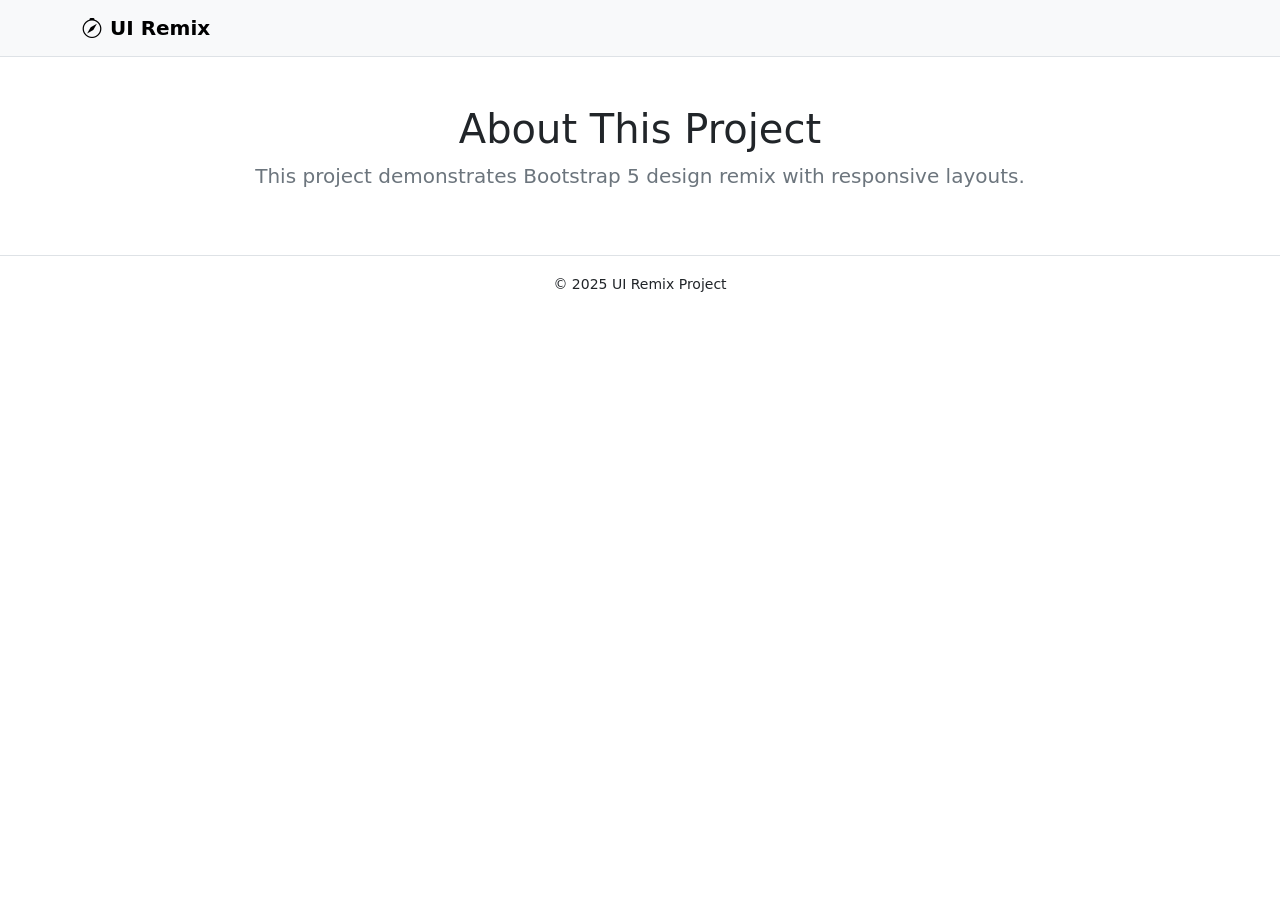
==== about.html @ 9f976122 "Add files via upload" ====
<!DOCTYPE html>
<html lang="en">
<head>
  <meta charset="utf-8" />
  <meta name="viewport" content="width=device-width, initial-scale=1" />
  <title>About — Bootstrap Task</title>
  <link href="https://cdn.jsdelivr.net/npm/bootstrap@5.3.3/dist/css/bootstrap.min.css" rel="stylesheet">
  <link href="https://cdn.jsdelivr.net/npm/bootstrap-icons@1.11.3/font/bootstrap-icons.css" rel="stylesheet">
  <link href="assets/css/style.css" rel="stylesheet">
</head>
<body>
  <nav class="navbar navbar-expand-lg bg-body-tertiary border-bottom sticky-top">
    <div class="container">
      <a class="navbar-brand fw-bold" href="index.html"><i class="bi bi-compass me-2"></i>UI Remix</a>
    </div>
  </nav>
  <section class="py-5">
    <div class="container text-center">
      <h1>About This Project</h1>
      <p class="lead text-secondary">This project demonstrates Bootstrap 5 design remix with responsive layouts.</p>
    </div>
  </section>
  <footer class="border-top py-3 text-center">
    <div class="container"><small>© 2025 UI Remix Project</small></div>
  </footer>
</body>
</html>
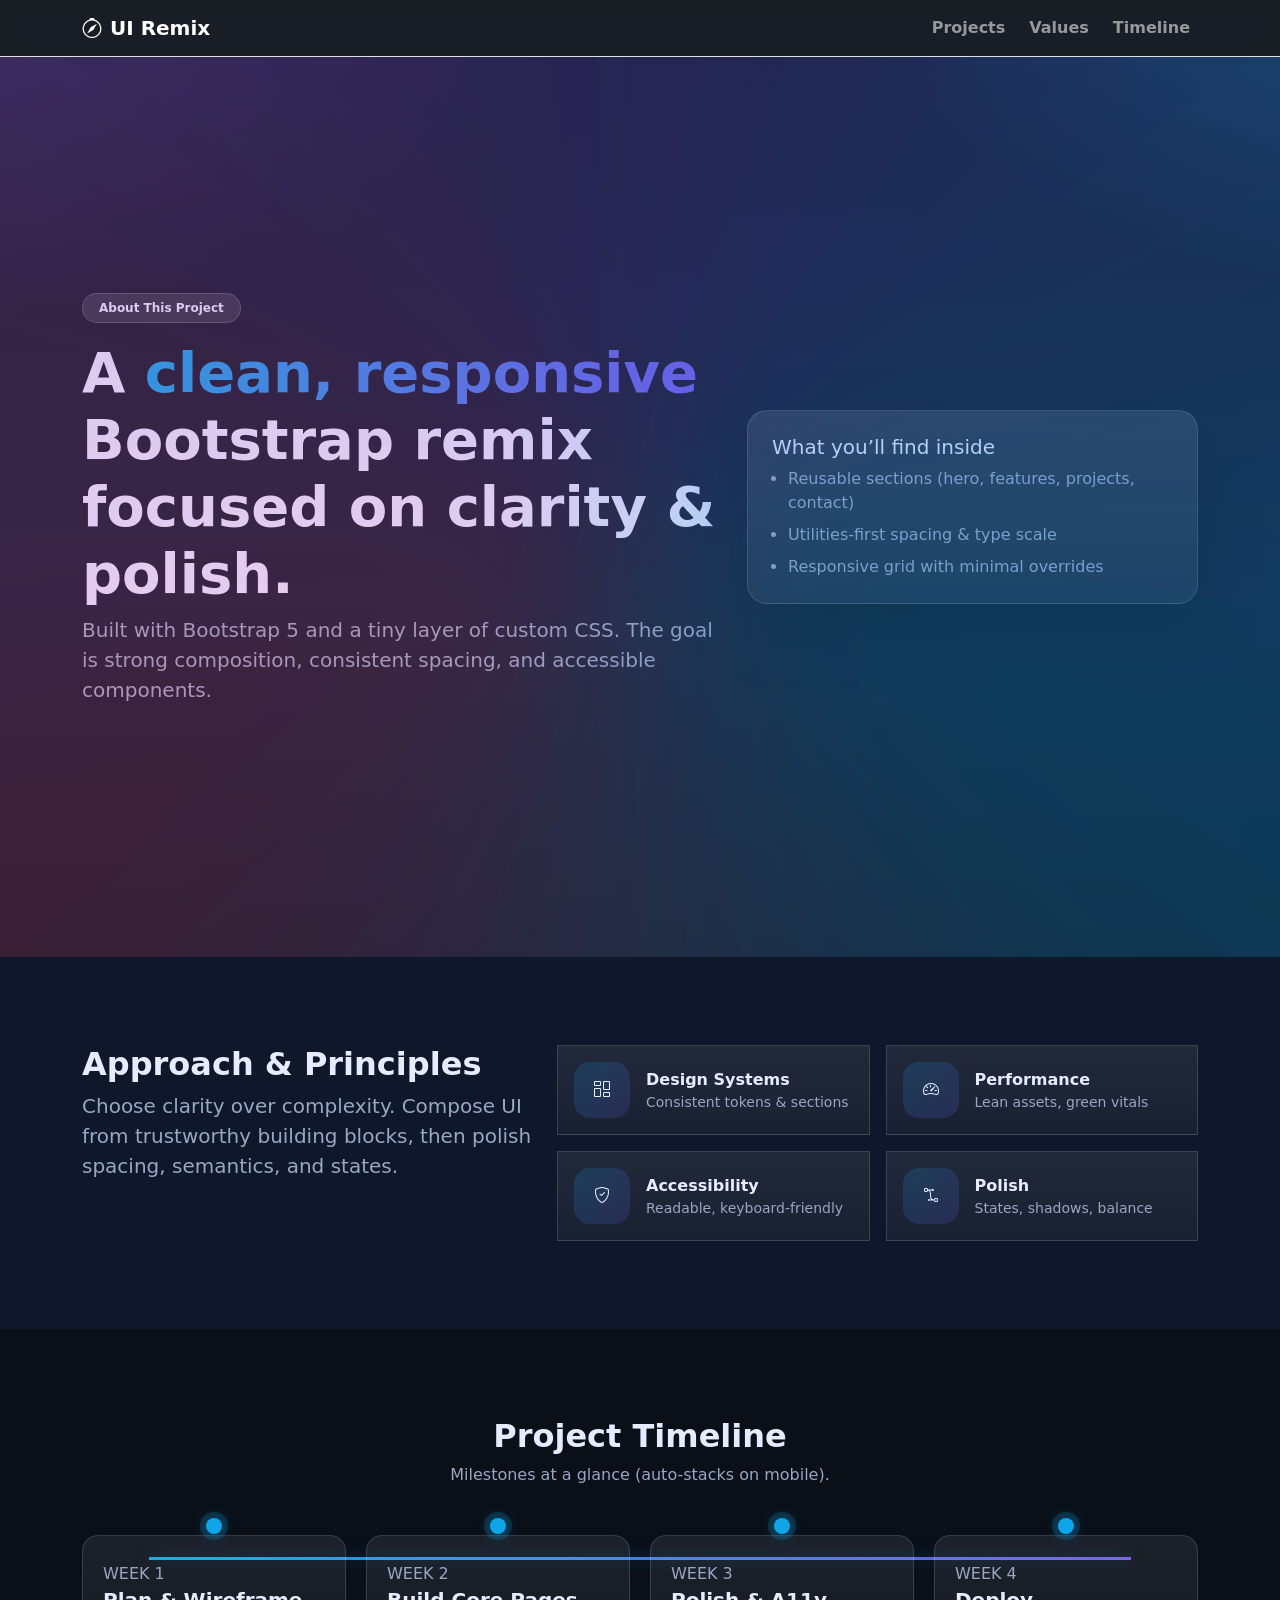
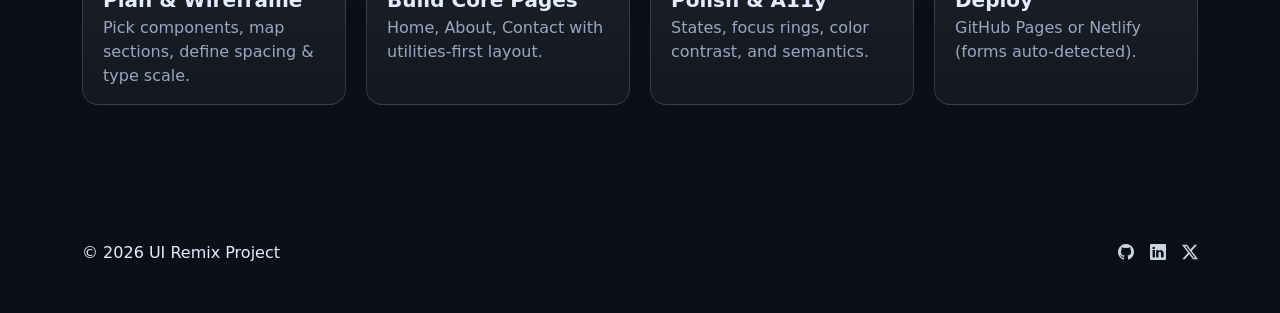
==== commit c85ef6c9: "Update about.html" ====
--- a/about.html
+++ b/about.html
@@ -1,27 +1,260 @@
 <!DOCTYPE html>
 <html lang="en">
 <head>
-  <meta charset="utf-8" />
-  <meta name="viewport" content="width=device-width, initial-scale=1" />
-  <title>About — Bootstrap Task</title>
-  <link href="https://cdn.jsdelivr.net/npm/bootstrap@5.3.3/dist/css/bootstrap.min.css" rel="stylesheet">
-  <link href="https://cdn.jsdelivr.net/npm/bootstrap-icons@1.11.3/font/bootstrap-icons.css" rel="stylesheet">
-  <link href="assets/css/style.css" rel="stylesheet">
+<meta charset="utf-8" />
+<meta name="viewport" content="width=device-width, initial-scale=1" />
+<title>About — UI Remix</title>
+
+<!-- Bootstrap & Icons -->
+<link href="https://cdn.jsdelivr.net/npm/bootstrap@5.3.3/dist/css/bootstrap.min.css" rel="stylesheet">
+<link href="https://cdn.jsdelivr.net/npm/bootstrap-icons@1.11.3/font/bootstrap-icons.css" rel="stylesheet">
+
+<style>
+  :root{
+    --violet:#6c5ce7;
+    --cyan:#0ea5e9;
+    --ink:#0b0f1a;
+    --ink-2:#0f172a;
+    --muted:#9aa6c2;
+    --radius-xl:1.25rem;
+  }
+  html{scroll-behavior:smooth}
+  body{font-family:Inter,system-ui,-apple-system,Segoe UI,Roboto,Ubuntu,Cantarell,Noto Sans,sans-serif;background:#0a0f18;color:#e6ecff}
+  .text-weak{color:var(--muted)}
+  .section{padding-block:5.5rem}
+
+  /* NAVBAR */
+  .navbar{backdrop-filter:saturate(180%) blur(10px)}
+  .navbar .nav-link{font-weight:600}
+
+  /* FULL-SCREEN HERO */
+  .hero{
+    min-height:100svh;             /* fills the screen on mobile & desktop */
+    display:grid; place-items:center;
+    position:relative; overflow:hidden;
+    background:
+      radial-gradient(1200px 600px at -10% -10%, rgba(108,92,231,.25), transparent 60%),
+      radial-gradient(1000px 580px at 110% -10%, rgba(14,165,233,.25), transparent 55%),
+      linear-gradient(180deg,#0b0f1a 0%, #0f172a 60%, #0b0f1a 100%);
+  }
+  .hero::before,.hero::after{
+    content:""; position:absolute; inset:-40%;
+    background:conic-gradient(from 0deg, rgba(108,92,231,.18), rgba(14,165,233,.18), rgba(255,94,156,.12), rgba(108,92,231,.18));
+    filter:blur(90px); animation:swirl 22s linear infinite;
+  }
+  .hero::after{animation-direction:reverse; animation-duration:28s; opacity:.7}
+  @keyframes swirl{to{transform:rotate(360deg)}}
+
+  .badge-soft{
+    background:rgba(255,255,255,.12);
+    border:1px solid rgba(255,255,255,.18);
+    color:#e9edff;
+  }
+  .text-gradient{
+    background:linear-gradient(90deg,var(--cyan),var(--violet));
+    -webkit-background-clip:text; background-clip:text; color:transparent;
+  }
+  .hero-card{
+    background:linear-gradient(180deg, rgba(255,255,255,.12), rgba(255,255,255,.06));
+    border:1px solid rgba(255,255,255,.14);
+    border-radius:var(--radius-xl);
+    box-shadow:0 24px 60px rgba(0,0,0,.35);
+  }
+
+  /* CARDS */
+  .card, .btn{border-radius:var(--radius-xl)}
+  .card-glow{
+    background:linear-gradient(180deg, rgba(255,255,255,.08), rgba(255,255,255,.04));
+    border:1px solid rgba(255,255,255,.14);
+    transition: transform .25s ease, box-shadow .25s ease, border-color .25s ease;
+  }
+  .card-glow:hover{
+    transform: translateY(-6px);
+    border-color: rgba(14,165,233,.45);
+    box-shadow:0 26px 70px rgba(14,165,233,.12);
+  }
+  .icon-wrap{
+    width:56px;height:56px;border-radius:16px;
+    display:grid;place-items:center;
+    background:linear-gradient(135deg, rgba(14,165,233,.18), rgba(108,92,231,.18));
+  }
+
+  /* HORIZONTAL STEPPER TIMELINE */
+  .milestones{position:relative}
+  .steps{display:grid; grid-template-columns:1fr; gap:1.25rem}
+  .step{
+    position:relative; padding:1.25rem 1.25rem 1rem;
+    background:linear-gradient(180deg, rgba(255,255,255,.08), rgba(255,255,255,.04));
+    border:1px solid rgba(255,255,255,.14); border-radius:1rem;
+  }
+  .step .dot{
+    width:16px;height:16px;border-radius:50%;
+    background:var(--cyan);
+    box-shadow:0 0 0 6px rgba(14,165,233,.18), 0 0 16px rgba(14,165,233,.45);
+    position:absolute; left:1.25rem; top:-8px;
+  }
+  @media (min-width: 992px){
+    .steps{grid-template-columns:repeat(4,1fr)}
+    .milestones::before{
+      content:""; position:absolute; left:6%; right:6%; top:22px; height:3px;
+      background:linear-gradient(90deg, var(--cyan), var(--violet));
+      box-shadow:0 0 18px rgba(14,165,233,.35);
+    }
+    .step{padding-top:1.75rem}
+    .step .dot{left:calc(50% - 8px); top:-18px}
+  }
+
+  /* FOOTER */
+  footer{background:#0a0f18}
+  footer a{color:#cbd5e1;text-decoration:none}
+  footer a:hover{color:#fff}
+</style>
 </head>
 <body>
-  <nav class="navbar navbar-expand-lg bg-body-tertiary border-bottom sticky-top">
-    <div class="container">
-      <a class="navbar-brand fw-bold" href="index.html"><i class="bi bi-compass me-2"></i>UI Remix</a>
-    </div>
-  </nav>
-  <section class="py-5">
-    <div class="container text-center">
-      <h1>About This Project</h1>
-      <p class="lead text-secondary">This project demonstrates Bootstrap 5 design remix with responsive layouts.</p>
-    </div>
-  </section>
-  <footer class="border-top py-3 text-center">
-    <div class="container"><small>© 2025 UI Remix Project</small></div>
-  </footer>
+
+<!-- NAVBAR -->
+<nav class="navbar navbar-expand-lg navbar-dark bg-dark bg-opacity-75 sticky-top border-bottom">
+  <div class="container">
+    <a class="navbar-brand fw-bold" href="index.html"><i class="bi bi-compass me-2"></i>UI Remix</a>
+    <button class="navbar-toggler" type="button" data-bs-toggle="collapse" data-bs-target="#nav"><span class="navbar-toggler-icon"></span></button>
+    <div class="collapse navbar-collapse" id="nav">
+      <ul class="navbar-nav ms-auto gap-lg-2">
+        <li class="nav-item"><a class="nav-link" href="index.html#projects">Projects</a></li>
+        <li class="nav-item"><a class="nav-link" href="#values">Values</a></li>
+        <li class="nav-item"><a class="nav-link" href="#timeline">Timeline</a></li>
+      </ul>
+    </div>
+  </div>
+</nav>
+
+<!-- FULL-SCREEN HERO -->
+<header class="hero">
+  <div class="container py-5">
+    <div class="row align-items-center g-4">
+      <div class="col-lg-7">
+        <span class="badge badge-soft rounded-pill px-3 py-2">About This Project</span>
+        <h1 class="display-4 fw-bold mt-3">
+          A <span class="text-gradient">clean, responsive</span> Bootstrap remix focused on clarity & polish.
+        </h1>
+        <p class="lead text-weak">Built with Bootstrap 5 and a tiny layer of custom CSS. The goal is strong composition, consistent spacing, and accessible components.</p>
+      </div>
+      <div class="col-lg-5">
+        <div class="hero-card p-4">
+          <h5 class="mb-2">What you’ll find inside</h5>
+          <ul class="text-weak m-0 ps-3">
+            <li class="mb-2">Reusable sections (hero, features, projects, contact)</li>
+            <li class="mb-2">Utilities-first spacing & type scale</li>
+            <li>Responsive grid with minimal overrides</li>
+          </ul>
+        </div>
+      </div>
+    </div>
+  </div>
+</header>
+
+<!-- VALUES / APPROACH -->
+<section id="values" class="section" style="background:#0f172a">
+  <div class="container">
+    <div class="row g-4 align-items-start">
+      <div class="col-lg-5">
+        <h2 class="fw-bold mb-2">Approach & Principles</h2>
+        <p class="lead text-weak">Choose clarity over complexity. Compose UI from trustworthy building blocks, then polish spacing, semantics, and states.</p>
+      </div>
+      <div class="col-lg-7">
+        <div class="row g-3">
+          <div class="col-sm-6">
+            <div class="card-glow p-3 h-100">
+              <div class="d-flex align-items-center gap-3">
+                <div class="icon-wrap"><i class="bi bi-columns-gap"></i></div>
+                <div><strong>Design Systems</strong><div class="text-weak small">Consistent tokens & sections</div></div>
+              </div>
+            </div>
+          </div>
+          <div class="col-sm-6">
+            <div class="card-glow p-3 h-100">
+              <div class="d-flex align-items-center gap-3">
+                <div class="icon-wrap"><i class="bi bi-speedometer2"></i></div>
+                <div><strong>Performance</strong><div class="text-weak small">Lean assets, green vitals</div></div>
+              </div>
+            </div>
+          </div>
+          <div class="col-sm-6">
+            <div class="card-glow p-3 h-100">
+              <div class="d-flex align-items-center gap-3">
+                <div class="icon-wrap"><i class="bi bi-shield-check"></i></div>
+                <div><strong>Accessibility</strong><div class="text-weak small">Readable, keyboard-friendly</div></div>
+              </div>
+            </div>
+          </div>
+          <div class="col-sm-6">
+            <div class="card-glow p-3 h-100">
+              <div class="d-flex align-items-center gap-3">
+                <div class="icon-wrap"><i class="bi bi-bezier2"></i></div>
+                <div><strong>Polish</strong><div class="text-weak small">States, shadows, balance</div></div>
+              </div>
+            </div>
+          </div>
+        </div>  
+      </div>
+    </div>
+  </div>
+</section>
+
+<!-- TIMELINE (HORIZONTAL STEPPER) -->
+<section id="timeline" class="section">
+  <div class="container">
+    <div class="text-center mb-5">
+      <h2 class="fw-bold">Project Timeline</h2>
+      <p class="text-weak">Milestones at a glance (auto-stacks on mobile).</p>
+    </div>
+
+    <div class="milestones">
+      <div class="steps">
+        <div class="step">
+          <span class="dot"></span>
+          <h6 class="mb-1 text-uppercase text-weak">Week 1</h6>
+          <h5 class="fw-bold mb-1">Plan & Wireframe</h5>
+          <p class="mb-0 text-weak">Pick components, map sections, define spacing & type scale.</p>
+        </div>
+
+        <div class="step">
+          <span class="dot"></span>
+          <h6 class="mb-1 text-uppercase text-weak">Week 2</h6>
+          <h5 class="fw-bold mb-1">Build Core Pages</h5>
+          <p class="mb-0 text-weak">Home, About, Contact with utilities-first layout.</p>
+        </div>
+
+        <div class="step">
+          <span class="dot"></span>
+          <h6 class="mb-1 text-uppercase text-weak">Week 3</h6>
+          <h5 class="fw-bold mb-1">Polish & A11y</h5>
+          <p class="mb-0 text-weak">States, focus rings, color contrast, and semantics.</p>
+        </div>
+
+        <div class="step">
+          <span class="dot"></span>
+          <h6 class="mb-1 text-uppercase text-weak">Week 4</h6>
+          <h5 class="fw-bold mb-1">Deploy</h5>
+          <p class="mb-0 text-weak">GitHub Pages or Netlify (forms auto-detected).</p>
+        </div>
+      </div>
+    </div>
+  </div>
+</section>
+
+<!-- FOOTER -->
+<footer class="py-5">
+  <div class="container text-center text-md-start d-flex flex-column flex-md-row justify-content-between align-items-center gap-3">
+    <div>© <span id="year"></span> UI Remix Project</div>
+    <div class="d-flex gap-3">
+      <a href="#"><i class="bi bi-github"></i></a>
+      <a href="#"><i class="bi bi-linkedin"></i></a>
+      <a href="#"><i class="bi bi-twitter-x"></i></a>
+    </div>
+  </div>
+</footer>
+
+<script src="https://cdn.jsdelivr.net/npm/bootstrap@5.3.3/dist/js/bootstrap.bundle.min.js"></script>
+<script>document.getElementById('year').textContent=new Date().getFullYear()</script>
 </body>
-</html>+</html>
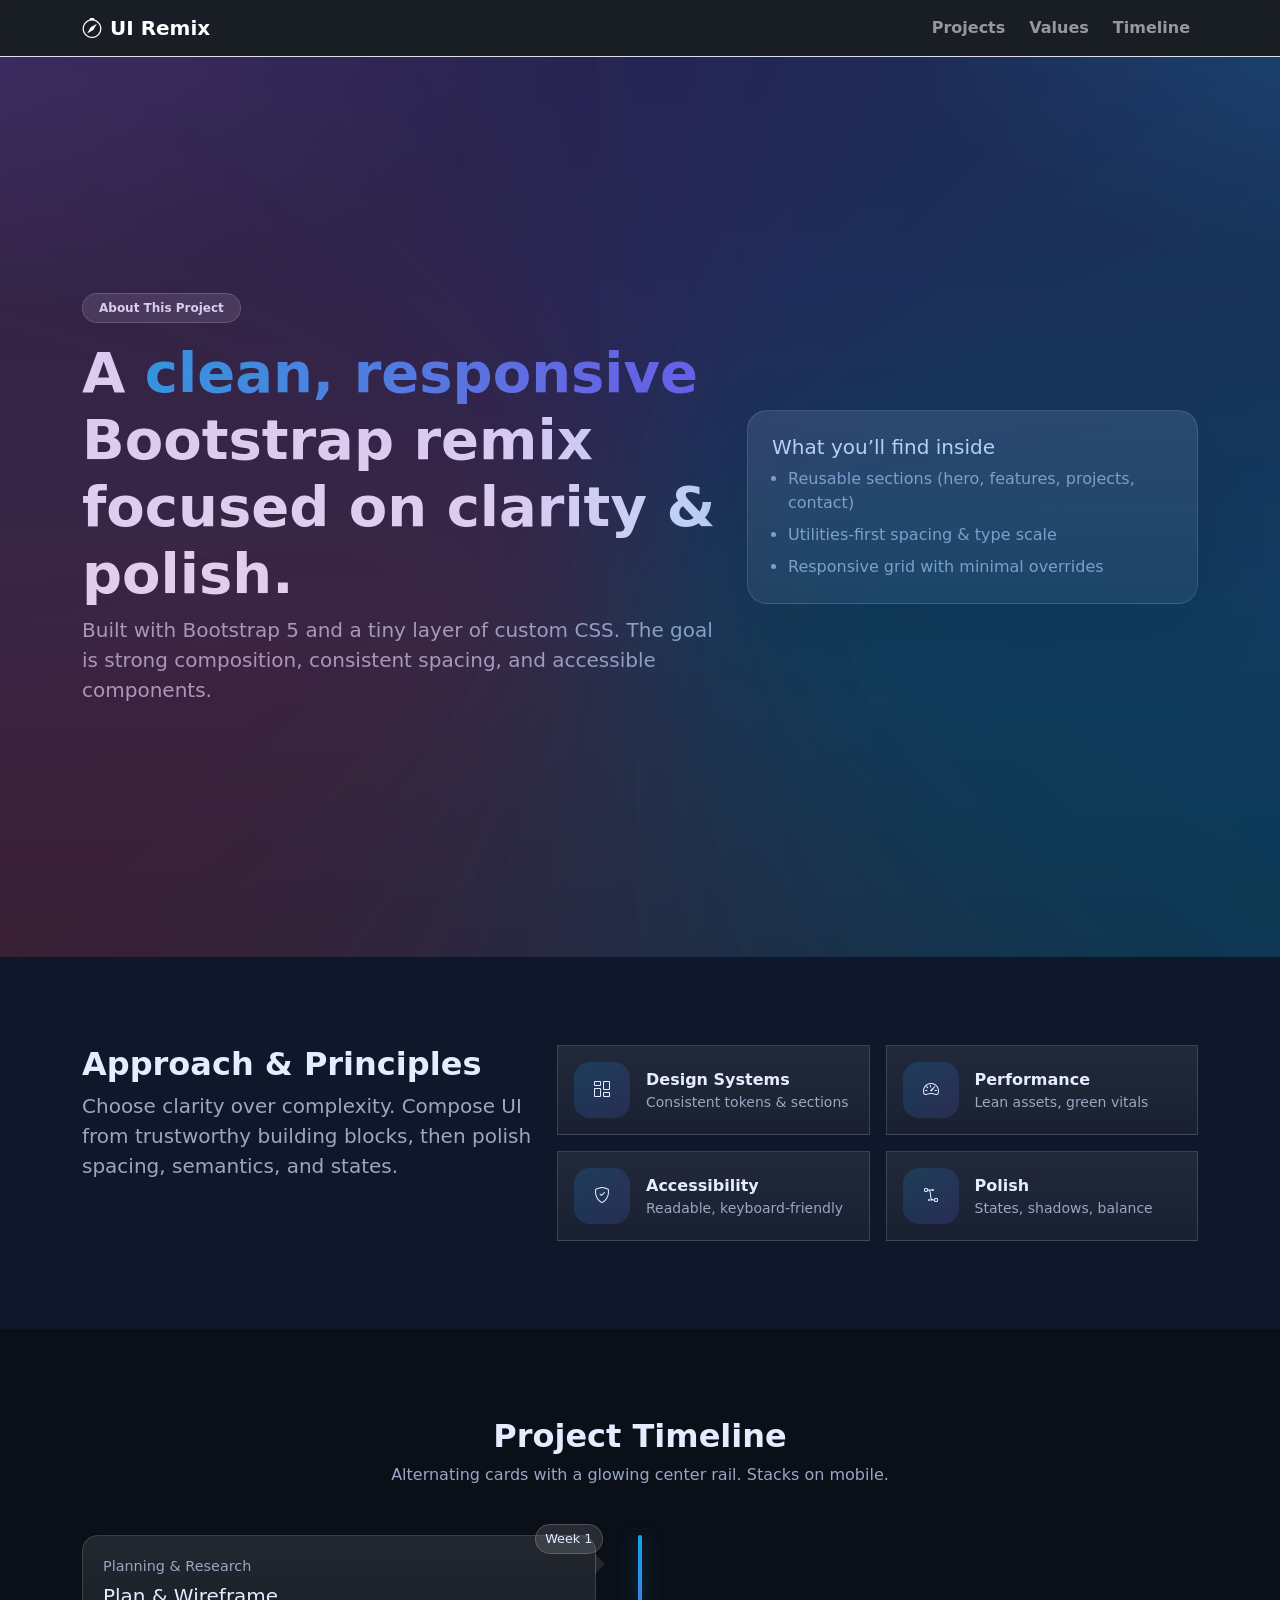
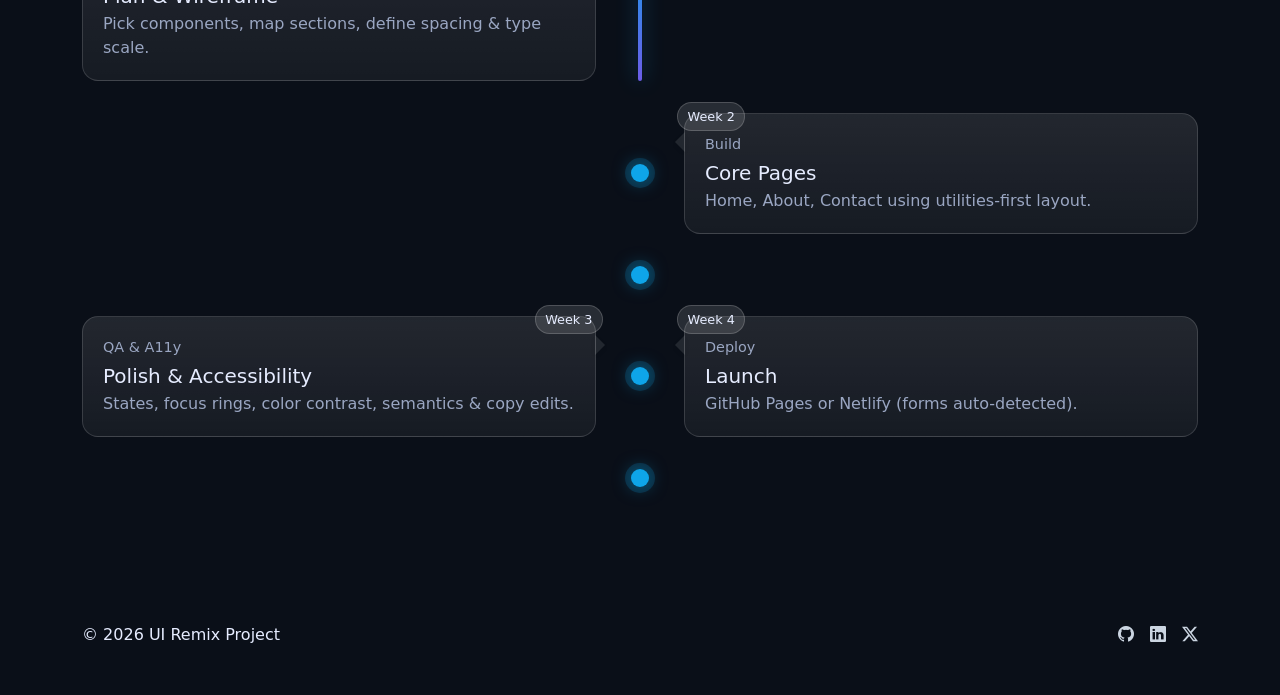
==== commit a36305ea: "Update about.html" ====
--- a/about.html
+++ b/about.html
@@ -29,7 +29,7 @@
 
   /* FULL-SCREEN HERO */
   .hero{
-    min-height:100svh;             /* fills the screen on mobile & desktop */
+    min-height:100svh;
     display:grid; place-items:center;
     position:relative; overflow:hidden;
     background:
@@ -79,29 +79,77 @@
     background:linear-gradient(135deg, rgba(14,165,233,.18), rgba(108,92,231,.18));
   }
 
-  /* HORIZONTAL STEPPER TIMELINE */
-  .milestones{position:relative}
-  .steps{display:grid; grid-template-columns:1fr; gap:1.25rem}
-  .step{
-    position:relative; padding:1.25rem 1.25rem 1rem;
-    background:linear-gradient(180deg, rgba(255,255,255,.08), rgba(255,255,255,.04));
-    border:1px solid rgba(255,255,255,.14); border-radius:1rem;
-  }
-  .step .dot{
-    width:16px;height:16px;border-radius:50%;
+  /* 🔥 NEW ZIG-ZAG TIMELINE */
+  .v-timeline{
+    display:grid;
+    grid-template-columns: 1fr 48px 1fr; /* left | rail | right */
+    gap:2rem 1.25rem;
+    position:relative;
+  }
+  /* center rail */
+  .v-timeline::before{
+    content:"";
+    grid-column:2;
+    grid-row:1 / -1;
+    width:4px; justify-self:center;
+    background:linear-gradient(180deg,var(--cyan),var(--violet));
+    filter:drop-shadow(0 0 10px rgba(14,165,233,.45));
+    border-radius:999px;
+  }
+  /* milestone dot */
+  .vt-dot{
+    grid-column:2;
+    width:18px;height:18px;border-radius:50%;
     background:var(--cyan);
-    box-shadow:0 0 0 6px rgba(14,165,233,.18), 0 0 16px rgba(14,165,233,.45);
-    position:absolute; left:1.25rem; top:-8px;
-  }
-  @media (min-width: 992px){
-    .steps{grid-template-columns:repeat(4,1fr)}
-    .milestones::before{
-      content:""; position:absolute; left:6%; right:6%; top:22px; height:3px;
-      background:linear-gradient(90deg, var(--cyan), var(--violet));
-      box-shadow:0 0 18px rgba(14,165,233,.35);
+    box-shadow:0 0 0 6px rgba(14,165,233,.18), 0 0 18px rgba(14,165,233,.55);
+    justify-self:center; align-self:center;
+    z-index:1;
+  }
+
+  .vt-card{
+    background:linear-gradient(180deg, rgba(255,255,255,.10), rgba(255,255,255,.05));
+    border:1px solid rgba(255,255,255,.14);
+    border-radius:1rem;
+    padding:1.25rem;
+    position:relative;
+  }
+  .vt-card h5{margin:0 0 .25rem}
+  .vt-meta{font-size:.9rem;color:var(--muted);margin-bottom:.35rem}
+  .vt-badge{
+    position:absolute; top:-12px;
+    background:rgba(255,255,255,.12); border:1px solid rgba(255,255,255,.18);
+    padding:.25rem .6rem; border-radius:999px; font-size:.8rem
+  }
+  /* arrows pointing to the rail */
+  .vt-card::after{
+    content:""; position:absolute; top:18px; width:0; height:0; border:10px solid transparent;
+    filter:drop-shadow(0 2px 3px rgba(0,0,0,.2));
+  }
+
+  /* left item */
+  .vt-left{grid-column:1}
+  .vt-left .vt-badge{right:-.5rem}
+  .vt-left::after{right:-20px; border-left-color:rgba(255,255,255,.10)}
+  /* right item */
+  .vt-right{grid-column:3}
+  .vt-right .vt-badge{left:-.5rem}
+  .vt-right::after{left:-20px; border-right-color:rgba(255,255,255,.10)}
+
+  /* mobile: stack to one column, rail goes left */
+  @media (max-width: 991.98px){
+    .v-timeline{
+      grid-template-columns: 28px 1fr; /* rail | content */
+      gap:1rem 1rem;
     }
-    .step{padding-top:1.75rem}
-    .step .dot{left:calc(50% - 8px); top:-18px}
+    .v-timeline::before{
+      grid-column:1; justify-self:center; width:3px;
+    }
+    .vt-dot{grid-column:1}
+    .vt-left, .vt-right{
+      grid-column:2;
+    }
+    .vt-left .vt-badge, .vt-right .vt-badge{left:0; right:auto}
+    .vt-left::after, .vt-right::after{display:none}
   }
 
   /* FOOTER */
@@ -200,44 +248,50 @@
   </div>
 </section>
 
-<!-- TIMELINE (HORIZONTAL STEPPER) -->
+<!-- 🎯 NEW ZIG-ZAG TIMELINE -->
 <section id="timeline" class="section">
   <div class="container">
     <div class="text-center mb-5">
       <h2 class="fw-bold">Project Timeline</h2>
-      <p class="text-weak">Milestones at a glance (auto-stacks on mobile).</p>
-    </div>
-
-    <div class="milestones">
-      <div class="steps">
-        <div class="step">
-          <span class="dot"></span>
-          <h6 class="mb-1 text-uppercase text-weak">Week 1</h6>
-          <h5 class="fw-bold mb-1">Plan & Wireframe</h5>
-          <p class="mb-0 text-weak">Pick components, map sections, define spacing & type scale.</p>
-        </div>
-
-        <div class="step">
-          <span class="dot"></span>
-          <h6 class="mb-1 text-uppercase text-weak">Week 2</h6>
-          <h5 class="fw-bold mb-1">Build Core Pages</h5>
-          <p class="mb-0 text-weak">Home, About, Contact with utilities-first layout.</p>
-        </div>
-
-        <div class="step">
-          <span class="dot"></span>
-          <h6 class="mb-1 text-uppercase text-weak">Week 3</h6>
-          <h5 class="fw-bold mb-1">Polish & A11y</h5>
-          <p class="mb-0 text-weak">States, focus rings, color contrast, and semantics.</p>
-        </div>
-
-        <div class="step">
-          <span class="dot"></span>
-          <h6 class="mb-1 text-uppercase text-weak">Week 4</h6>
-          <h5 class="fw-bold mb-1">Deploy</h5>
-          <p class="mb-0 text-weak">GitHub Pages or Netlify (forms auto-detected).</p>
-        </div>
-      </div>
+      <p class="text-weak">Alternating cards with a glowing center rail. Stacks on mobile.</p>
+    </div>
+
+    <div class="v-timeline">
+      <!-- Item 1 (left) -->
+      <div class="vt-card vt-left">
+        <span class="vt-badge">Week 1</span>
+        <div class="vt-meta">Planning & Research</div>
+        <h5>Plan & Wireframe</h5>
+        <p class="mb-0 text-weak">Pick components, map sections, define spacing & type scale.</p>
+      </div>
+      <div class="vt-dot"></div>
+
+      <!-- Item 2 (right) -->
+      <div class="vt-card vt-right">
+        <span class="vt-badge">Week 2</span>
+        <div class="vt-meta">Build</div>
+        <h5>Core Pages</h5>
+        <p class="mb-0 text-weak">Home, About, Contact using utilities-first layout.</p>
+      </div>
+      <div class="vt-dot"></div>
+
+      <!-- Item 3 (left) -->
+      <div class="vt-card vt-left">
+        <span class="vt-badge">Week 3</span>
+        <div class="vt-meta">QA & A11y</div>
+        <h5>Polish & Accessibility</h5>
+        <p class="mb-0 text-weak">States, focus rings, color contrast, semantics & copy edits.</p>
+      </div>
+      <div class="vt-dot"></div>
+
+      <!-- Item 4 (right) -->
+      <div class="vt-card vt-right">
+        <span class="vt-badge">Week 4</span>
+        <div class="vt-meta">Deploy</div>
+        <h5>Launch</h5>
+        <p class="mb-0 text-weak">GitHub Pages or Netlify (forms auto-detected).</p>
+      </div>
+      <div class="vt-dot"></div>
     </div>
   </div>
 </section>
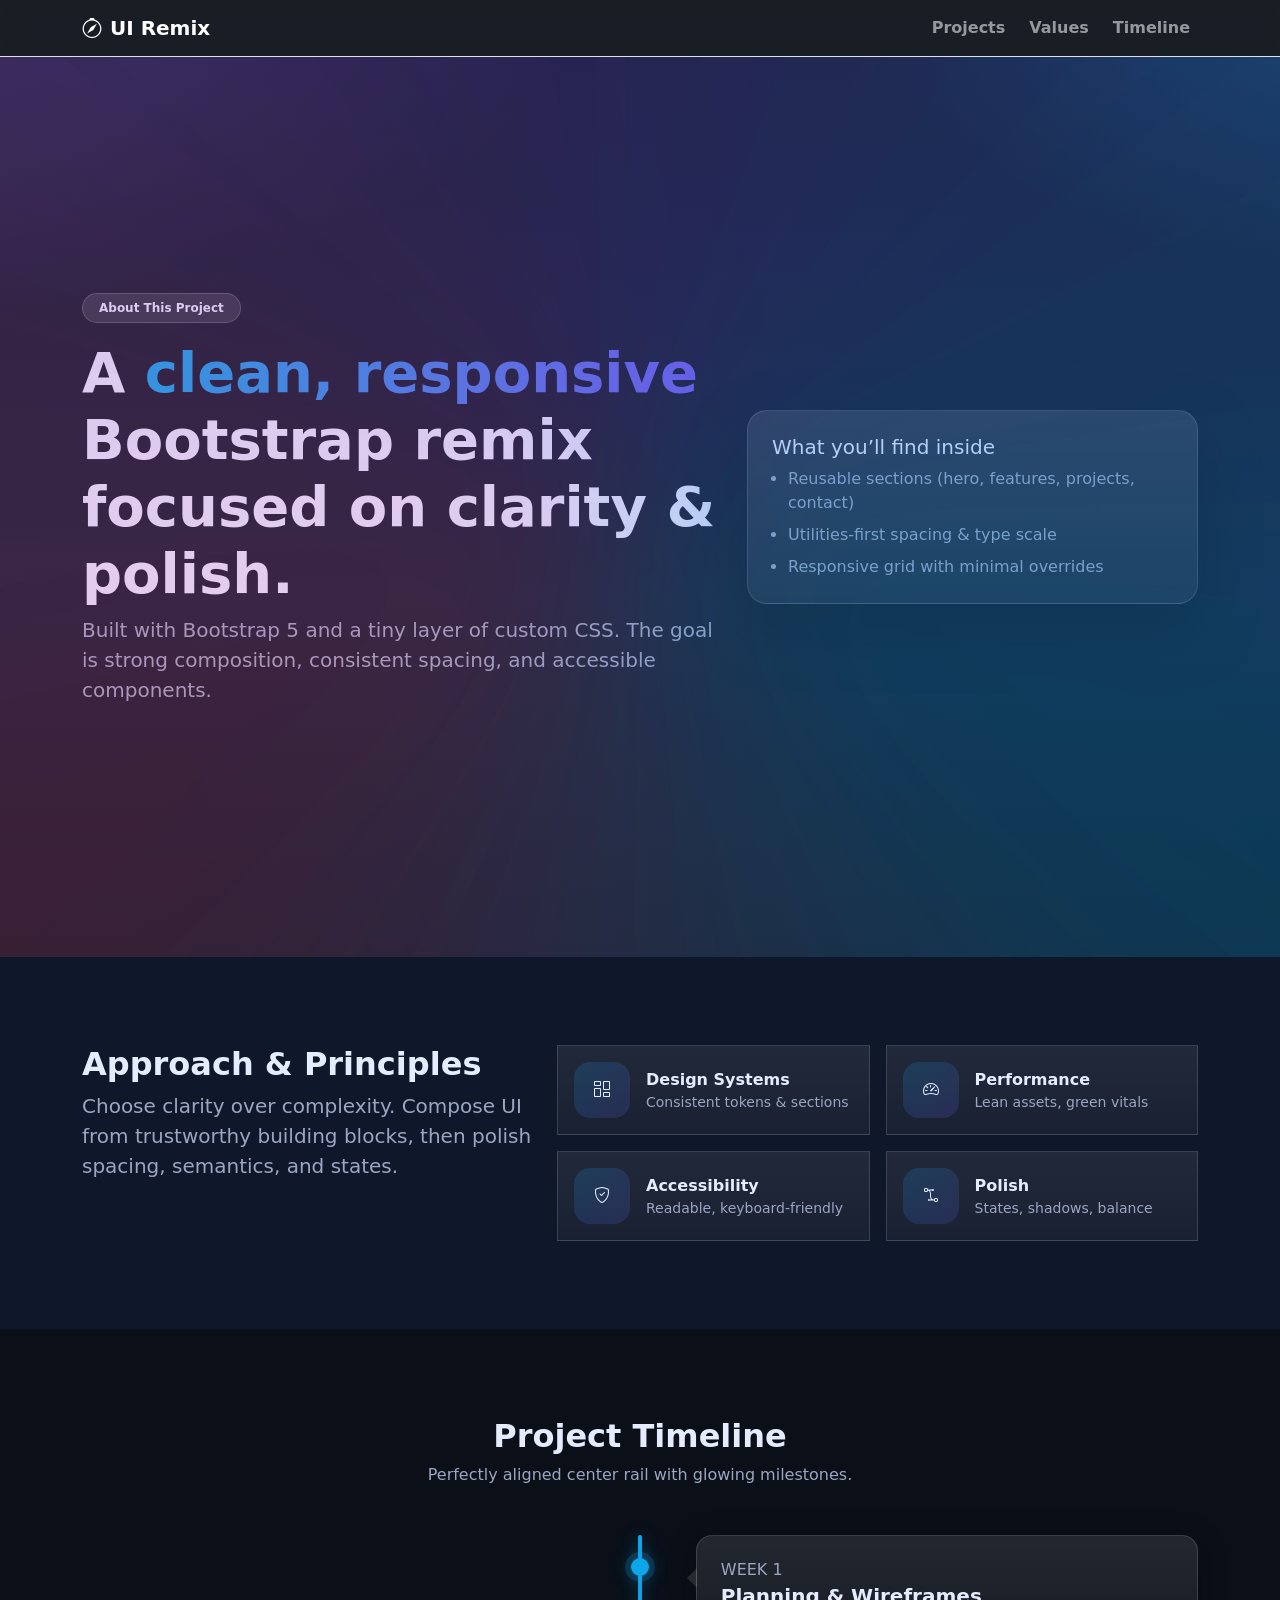
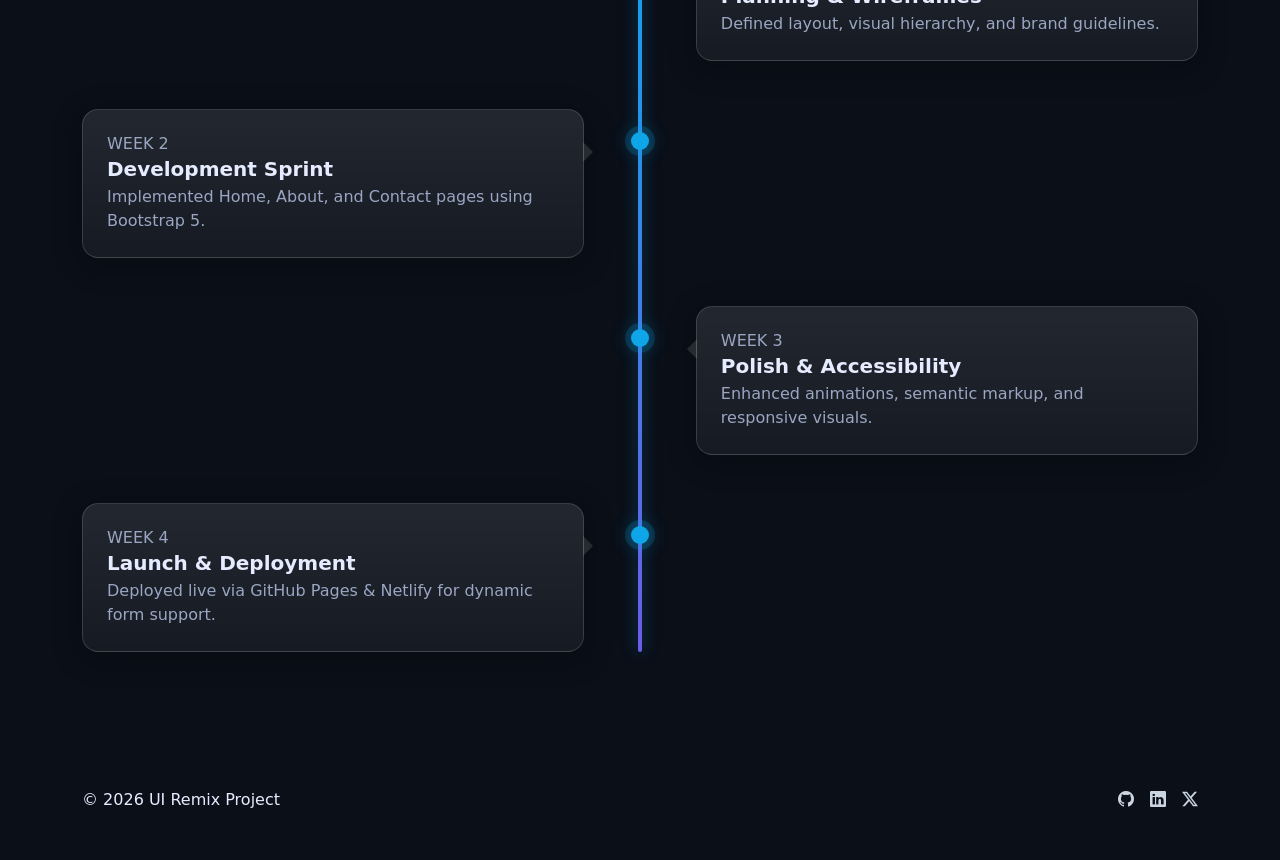
==== commit ca5e358b: "Update about.html" ====
--- a/about.html
+++ b/about.html
@@ -79,78 +79,73 @@
     background:linear-gradient(135deg, rgba(14,165,233,.18), rgba(108,92,231,.18));
   }
 
-  /* 🔥 NEW ZIG-ZAG TIMELINE */
-  .v-timeline{
-    display:grid;
-    grid-template-columns: 1fr 48px 1fr; /* left | rail | right */
-    gap:2rem 1.25rem;
-    position:relative;
-  }
-  /* center rail */
-  .v-timeline::before{
-    content:"";
-    grid-column:2;
-    grid-row:1 / -1;
-    width:4px; justify-self:center;
-    background:linear-gradient(180deg,var(--cyan),var(--violet));
-    filter:drop-shadow(0 0 10px rgba(14,165,233,.45));
-    border-radius:999px;
-  }
-  /* milestone dot */
-  .vt-dot{
-    grid-column:2;
-    width:18px;height:18px;border-radius:50%;
-    background:var(--cyan);
-    box-shadow:0 0 0 6px rgba(14,165,233,.18), 0 0 18px rgba(14,165,233,.55);
-    justify-self:center; align-self:center;
-    z-index:1;
-  }
-
-  .vt-card{
-    background:linear-gradient(180deg, rgba(255,255,255,.10), rgba(255,255,255,.05));
-    border:1px solid rgba(255,255,255,.14);
-    border-radius:1rem;
-    padding:1.25rem;
-    position:relative;
-  }
-  .vt-card h5{margin:0 0 .25rem}
-  .vt-meta{font-size:.9rem;color:var(--muted);margin-bottom:.35rem}
-  .vt-badge{
-    position:absolute; top:-12px;
-    background:rgba(255,255,255,.12); border:1px solid rgba(255,255,255,.18);
-    padding:.25rem .6rem; border-radius:999px; font-size:.8rem
-  }
-  /* arrows pointing to the rail */
-  .vt-card::after{
-    content:""; position:absolute; top:18px; width:0; height:0; border:10px solid transparent;
-    filter:drop-shadow(0 2px 3px rgba(0,0,0,.2));
-  }
-
-  /* left item */
-  .vt-left{grid-column:1}
-  .vt-left .vt-badge{right:-.5rem}
-  .vt-left::after{right:-20px; border-left-color:rgba(255,255,255,.10)}
-  /* right item */
-  .vt-right{grid-column:3}
-  .vt-right .vt-badge{left:-.5rem}
-  .vt-right::after{left:-20px; border-right-color:rgba(255,255,255,.10)}
-
-  /* mobile: stack to one column, rail goes left */
-  @media (max-width: 991.98px){
-    .v-timeline{
-      grid-template-columns: 28px 1fr; /* rail | content */
-      gap:1rem 1rem;
-    }
-    .v-timeline::before{
-      grid-column:1; justify-self:center; width:3px;
-    }
-    .vt-dot{grid-column:1}
-    .vt-left, .vt-right{
-      grid-column:2;
-    }
-    .vt-left .vt-badge, .vt-right .vt-badge{left:0; right:auto}
-    .vt-left::after, .vt-right::after{display:none}
-  }
+ /* === Refined Zig-Zag Timeline === */
+.v-timeline{
+  position:relative;
+  display:flex;
+  flex-direction:column;
+  gap:3rem;
+  margin-top:3rem;
+}
+.v-line{
+  position:absolute;
+  left:50%;
+  top:0;
+  bottom:0;
+  width:4px;
+  transform:translateX(-50%);
+  background:linear-gradient(180deg,var(--cyan),var(--violet));
+  border-radius:4px;
+  box-shadow:0 0 16px rgba(14,165,233,.45);
+  z-index:0;
+}
+.v-item{
+  display:flex;
+  align-items:flex-start;
+  justify-content:space-between;
+  position:relative;
+  z-index:1;
+}
+.v-item:nth-child(even){flex-direction:row-reverse;}
+.v-card{
+  width:45%;
+  background:linear-gradient(180deg,rgba(255,255,255,.10),rgba(255,255,255,.05));
+  border:1px solid rgba(255,255,255,.14);
+  border-radius:1rem;
+  padding:1.5rem;
+  box-shadow:0 6px 30px rgba(0,0,0,.25);
+  position:relative;
+}
+.v-dot{
+  position:absolute;
+  top:2rem;
+  left:50%;
+  transform:translate(-50%,-50%);
+  width:18px;height:18px;
+  background:var(--cyan);
+  border-radius:50%;
+  box-shadow:0 0 0 6px rgba(14,165,233,.18),0 0 20px rgba(14,165,233,.45);
+}
+.v-item:nth-child(even) .v-card::after,
+.v-item:nth-child(odd) .v-card::after{
+  content:"";
+  position:absolute;top:2rem;width:0;height:0;
+  border:10px solid transparent;
+}
+.v-item:nth-child(odd) .v-card::after{
+  right:-20px;border-left-color:rgba(255,255,255,.12);
+}
+.v-item:nth-child(even) .v-card::after{
+  left:-20px;border-right-color:rgba(255,255,255,.12);
+}
+@media(max-width:992px){
+  .v-line{left:16px;}
+  .v-item,.v-item:nth-child(even){flex-direction:row;margin-left:1.5rem;}
+  .v-card{width:100%}
+  .v-dot{left:16px;}
+  .v-item:nth-child(even) .v-card::after,
+  .v-item:nth-child(odd) .v-card::after{display:none}
+}
 
   /* FOOTER */
   footer{background:#0a0f18}
@@ -248,50 +243,52 @@
   </div>
 </section>
 
-<!-- 🎯 NEW ZIG-ZAG TIMELINE -->
 <section id="timeline" class="section">
   <div class="container">
     <div class="text-center mb-5">
       <h2 class="fw-bold">Project Timeline</h2>
-      <p class="text-weak">Alternating cards with a glowing center rail. Stacks on mobile.</p>
+      <p class="text-weak">Perfectly aligned center rail with glowing milestones.</p>
     </div>
 
     <div class="v-timeline">
-      <!-- Item 1 (left) -->
-      <div class="vt-card vt-left">
-        <span class="vt-badge">Week 1</span>
-        <div class="vt-meta">Planning & Research</div>
-        <h5>Plan & Wireframe</h5>
-        <p class="mb-0 text-weak">Pick components, map sections, define spacing & type scale.</p>
-      </div>
-      <div class="vt-dot"></div>
-
-      <!-- Item 2 (right) -->
-      <div class="vt-card vt-right">
-        <span class="vt-badge">Week 2</span>
-        <div class="vt-meta">Build</div>
-        <h5>Core Pages</h5>
-        <p class="mb-0 text-weak">Home, About, Contact using utilities-first layout.</p>
-      </div>
-      <div class="vt-dot"></div>
-
-      <!-- Item 3 (left) -->
-      <div class="vt-card vt-left">
-        <span class="vt-badge">Week 3</span>
-        <div class="vt-meta">QA & A11y</div>
-        <h5>Polish & Accessibility</h5>
-        <p class="mb-0 text-weak">States, focus rings, color contrast, semantics & copy edits.</p>
-      </div>
-      <div class="vt-dot"></div>
-
-      <!-- Item 4 (right) -->
-      <div class="vt-card vt-right">
-        <span class="vt-badge">Week 4</span>
-        <div class="vt-meta">Deploy</div>
-        <h5>Launch</h5>
-        <p class="mb-0 text-weak">GitHub Pages or Netlify (forms auto-detected).</p>
-      </div>
-      <div class="vt-dot"></div>
+      <span class="v-line"></span>
+
+      <div class="v-item">
+        <span class="v-dot"></span>
+        <div class="v-card">
+          <h6 class="text-uppercase text-weak mb-1">Week 1</h6>
+          <h5 class="fw-bold mb-1">Planning & Wireframes</h5>
+          <p class="text-weak mb-0">Defined layout, visual hierarchy, and brand guidelines.</p>
+        </div>
+      </div>
+
+      <div class="v-item">
+        <span class="v-dot"></span>
+        <div class="v-card">
+          <h6 class="text-uppercase text-weak mb-1">Week 2</h6>
+          <h5 class="fw-bold mb-1">Development Sprint</h5>
+          <p class="text-weak mb-0">Implemented Home, About, and Contact pages using Bootstrap 5.</p>
+        </div>
+      </div>
+
+      <div class="v-item">
+        <span class="v-dot"></span>
+        <div class="v-card">
+          <h6 class="text-uppercase text-weak mb-1">Week 3</h6>
+          <h5 class="fw-bold mb-1">Polish & Accessibility</h5>
+          <p class="text-weak mb-0">Enhanced animations, semantic markup, and responsive visuals.</p>
+        </div>
+      </div>
+
+      <div class="v-item">
+        <span class="v-dot"></span>
+        <div class="v-card">
+          <h6 class="text-uppercase text-weak mb-1">Week 4</h6>
+          <h5 class="fw-bold mb-1">Launch & Deployment</h5>
+          <p class="text-weak mb-0">Deployed live via GitHub Pages & Netlify for dynamic form support.</p>
+        </div>
+      </div>
+
     </div>
   </div>
 </section>
